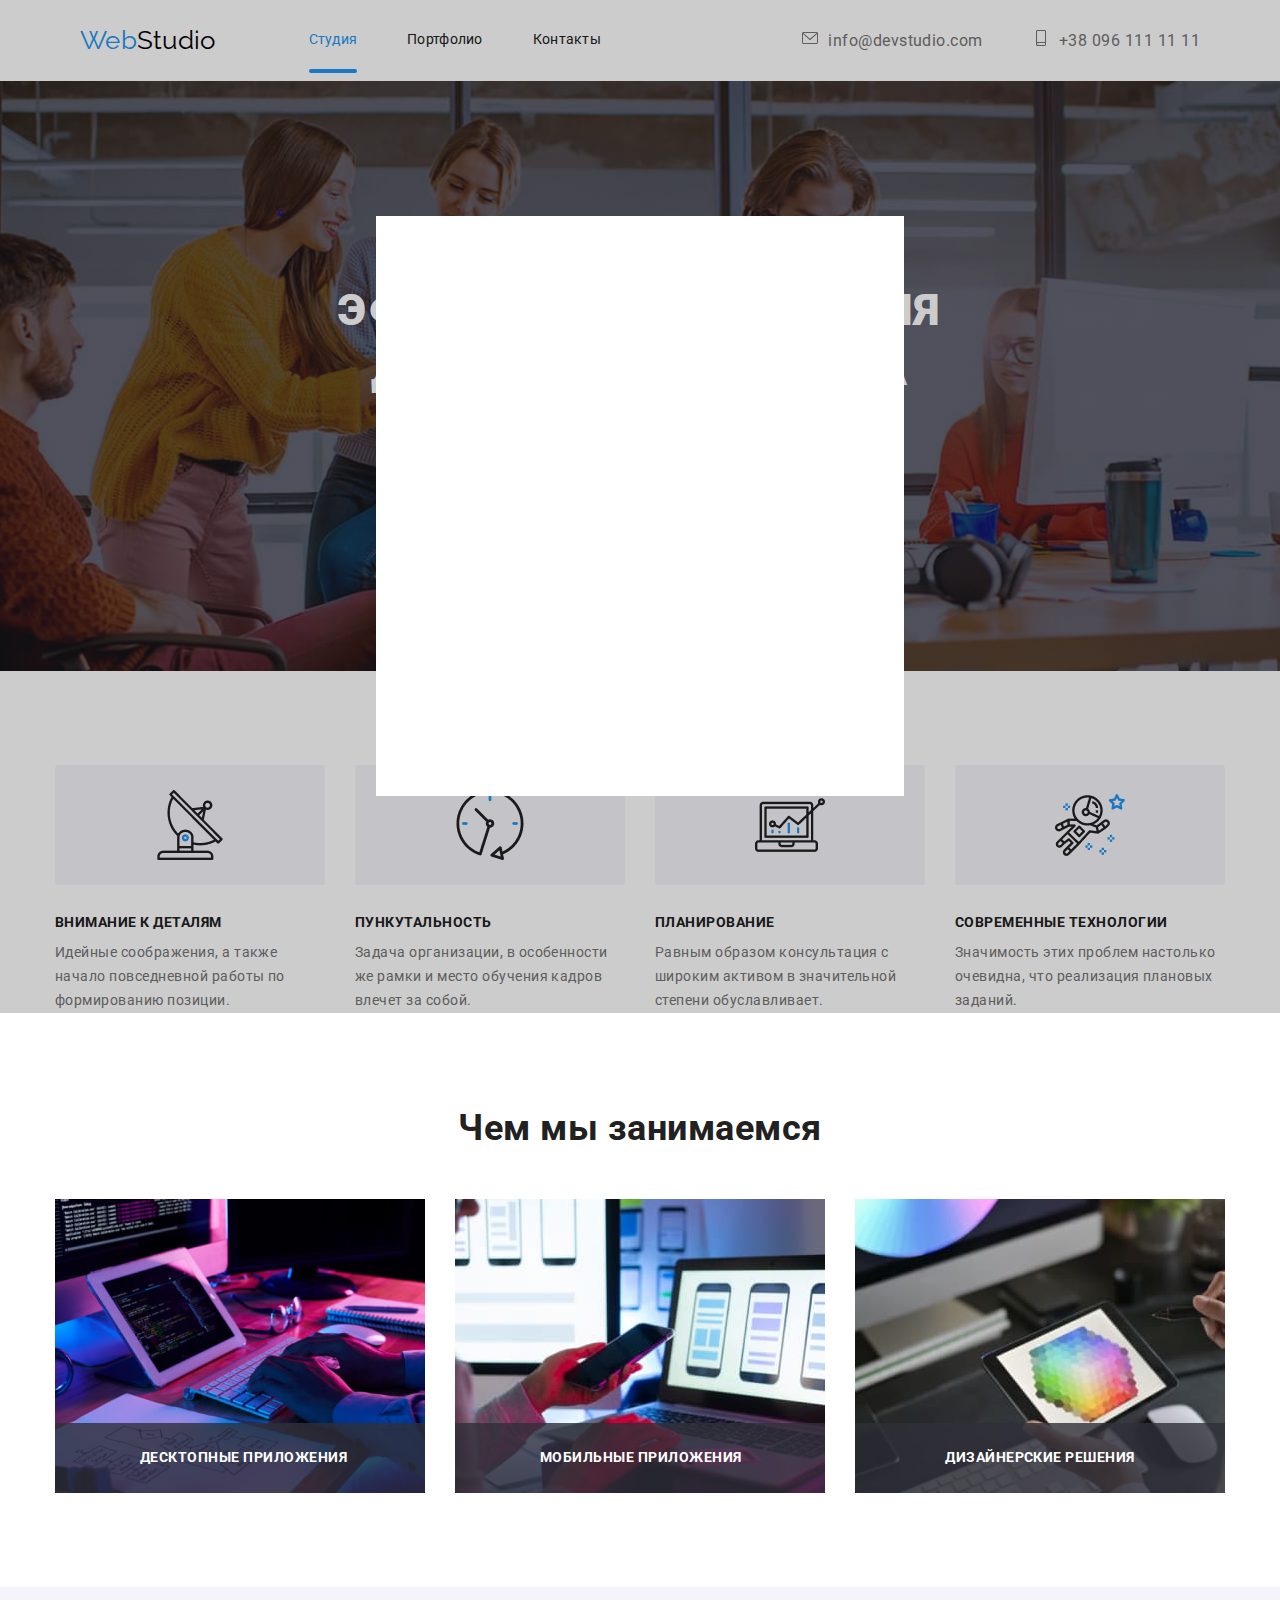
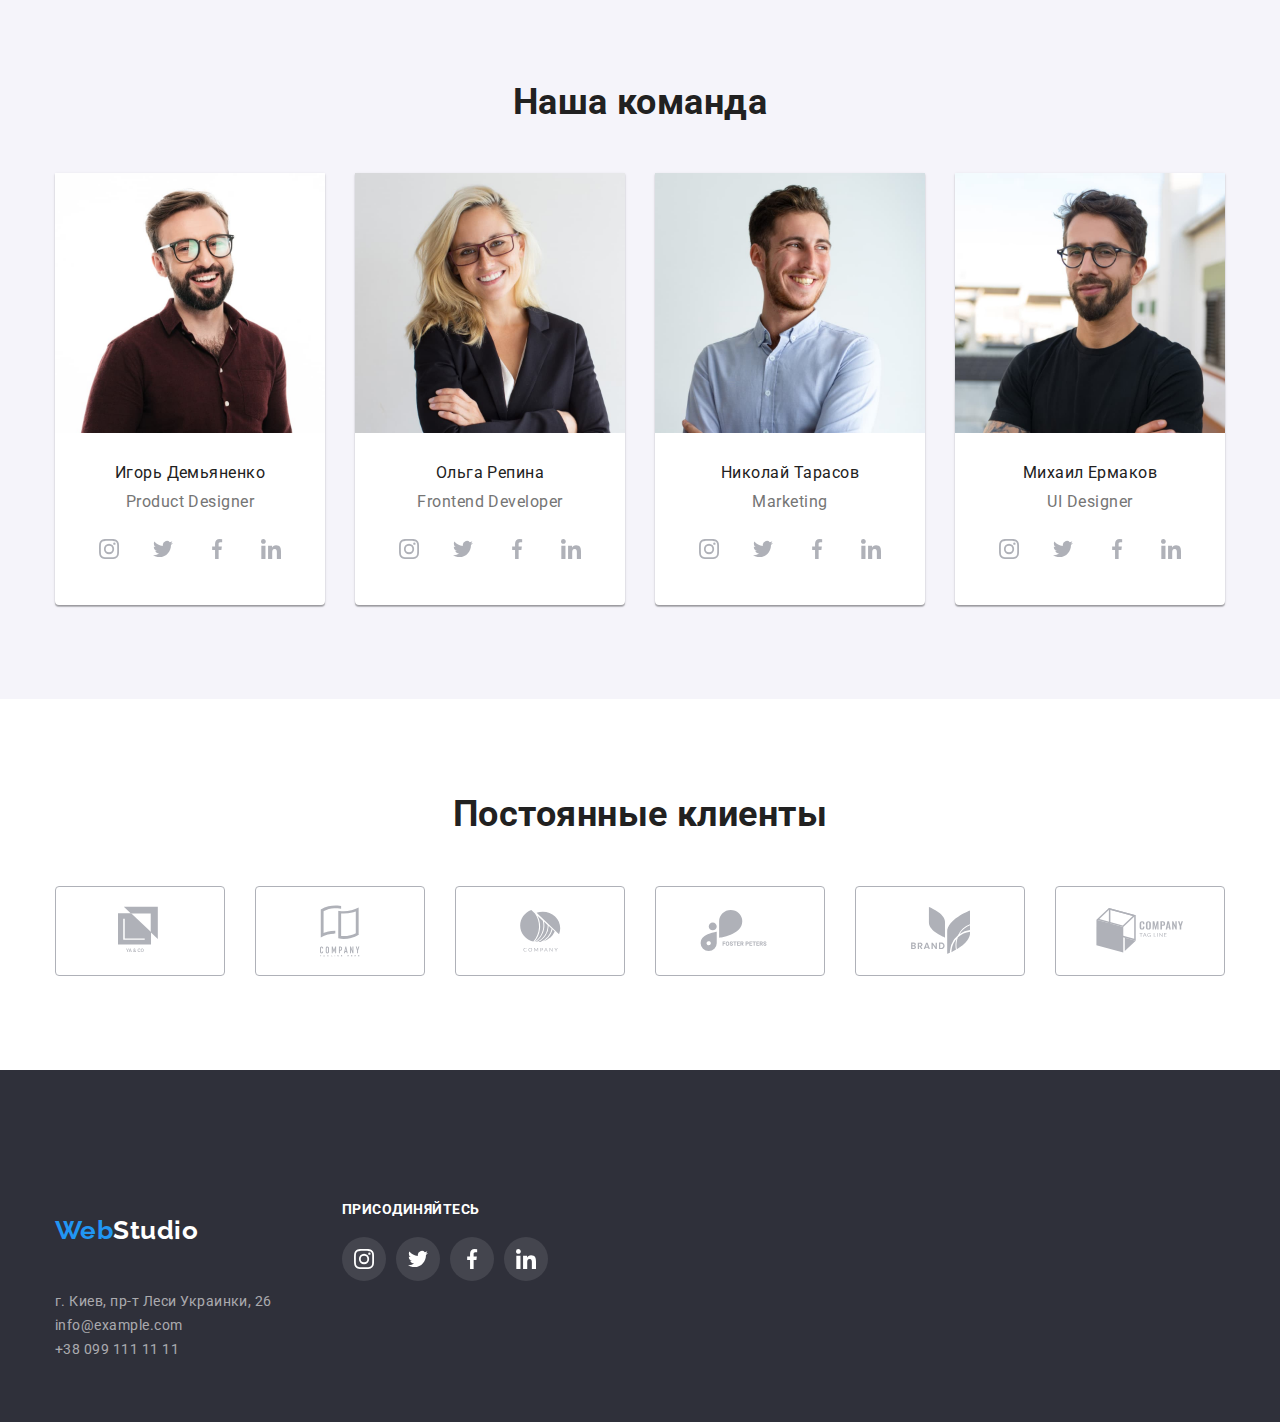
==== index.html @ 49f1c1b0 "almost final" ====
<!DOCTYPE html>
<html lang="ru">
  <head>
    <meta charset="UTF-8" />
    <meta name="viewport" content="width=device-width, initial-scale=1.0" />
    <link
      href="https://fonts.googleapis.com/css2?family=Raleway:wght@700&family=Roboto:wght@500;700&display=swap"
      rel="stylesheet"
    />
    <link rel="stylesheet" href="./css/modernnormalize.css" />
    <link rel="stylesheet" href="./css/styles.css" />
    <title>Document</title>
  </head>
  <body>
    <div class="backdrop-container">
    <header>
      <!-- главная навигация -->
      <div class="container">
        <div class="flexbox-header">
          <nav class="nav">
            <a class="logo" href="./index.html"
              ><span class="web">Web</span>Studio</a
            >
            <ul class="list list-flexbox">
              <li class="item"><a class="link current" href="">Студия</a></li>
              <li class="item">
                <a class="link" href="./portfolio.html">Портфолио</a>
              </li>
              <li class="item">
                <a class="link" href="#contacts">Контакты</a>
              </li>
            </ul>
          </nav>

          <address class="address">
            <a class="address-link" href="mailto:info@devstudio.com">
              <svg class="address-icon" width="16" height="16">
                <use
                  href="./images/icons/symbol-defs.svg#icon-envelope"
                ></use></svg
              >info@devstudio.com</a
            >
            <a class="address-link" href="tel:+380961111111"
              ><svg class="address-icon" width="16" height="16">
                <use
                  href="./images/icons/symbol-defs.svg#icon-smartphone"
                ></use></svg
              >+38 096 111 11 11</a
            >
          </address>
        </div>
      </div>
    </header>
    <main>
      <article>
        <!-- герой -->
        <section class="hero">
          <div class="container hero-section">
            <h1 class="hero-title">Эффективные решения для вашего бизнеса</h1>
            <button class="button" type="button">Заказать услугу</button>
          </div>
        </section>
        <!-- особенности компании -->
        <section class="section no-padding">
          <div class="container">
            <h2 class="visually-hidden">Особенности</h2>
            <ul class="list flexbox">
              <li class="item-special">
                <h3 class="title-small-section antenna">Внимание к деталям</h3>
                <p class="text special-section">
                  Идейные соображения, а также начало повседневной работы по
                  формированию позиции.
                </p>
              </li>
              <li class="item-special">
                <h3 class="title-small-section clock">Пункутальность</h3>
                <p class="text special-section">
                  Задача организации, в особенности же рамки и место обучения
                  кадров влечет за собой.
                </p>
              </li>
              <li class="item-special">
                <h3 class="title-small-section planning">Планирование</h3>
                <p class="text special-section">
                  Равным образом консультация с широким активом в значительной
                  степени обуславливает.
                </p>
              </li>
              <li class="item-special">
                <h3 class="title-small-section astronaut">
                  Современные технологии
                </h3>
                <p class="text special-section">
                  Значимость этих проблем настолько очевидна, что реализация
                  плановых заданий.
                </p>
              </li>
            </ul>
          </div>
        </section>
        <div class="backdrop is-hidden">
          <div class="modal">
            <svg class="modal-button" width="11" height="11">
              <use href="./images/icons/symbol-defs.svg#close-button"></use>
            </svg>
          </div>
        </div>
        </div>
        
        <!-- чем занимается компания -->
        <section class="section ">
          <div class="container">
            <h2 class="title-section">Чем мы занимаемся</h2>
            <ul class="list flexbox">
              <li class="item-company">
                <a href="">
                  <img
                    src="./images/img.jpg"
                    alt="кодирование"
                    width="370"
                    height="295"
                  />
                  <div class="container-item-company">
                    <p class="item-company-text">Десктопные приложения</p>
                  </div>
                </a>
              </li>
              <li class="item-company">
                <a href="">
                  <img
                    src="./images/box2.jpg"
                    alt="создание мобильных приложений"
                    width="370"
                    height="295"
                  />
                </a>
                <div class="container-item-company">
                  <p class="item-company-text">Мобильные приложения</p>
                </div>
              </li>
              <li class="item-company">
                <a href="">
                  <img
                    src="./images/box3.jpg"
                    alt="палитра цветов"
                    width="370"
                    height="295"
                  />
                </a>
                <div class="container-item-company">
                  <p class="item-company-text">Дизайнерские решения</p>
                </div>
              </li>
            </ul>
          </div>
        </section>
        <!-- фото и ссылки на команду -->
        <section class="section team">
          <div class="container">
            <h2 class="title-section">Наша команда</h2>
            <ul class="list flexbox">
              <li class="item-special">
                <a href="">
                  <img
                    class="team-image"
                    src="./images/imgteam1.jpg"
                    alt="Игорь Демьяненко"
                    width="270"
                    height="260"
                  />
                </a>
                <h3 class="title-team">Игорь Демьяненко</h3>
                <p class="text text-team">Product Designer</p>
                <ul class="list flexbox-social">
                  <li class="flexbox-social-item">
                    <a
                      class="social-link"
                      aria-label="Инстаграм"
                      href="https://www.instagram.com/?hl=ru"
                      ><svg class="social-icon" width="20" height="20">
                        <use
                          href="./images/icons/symbol-defs.svg#icon-instagram"
                        ></use></svg
                    ></a>
                  </li>
                  <li class="flexbox-social-item">
                    <a
                      class="social-link"
                      aria-label="Твиттер"
                      href="https://www.instagram.com/?hl=ru"
                      ><svg class="social-icon" width="20" height="20">
                        <use
                          href="./images/icons/symbol-defs.svg#icon-twitter"
                        ></use></svg
                    ></a>
                  </li>
                  <li class="flexbox-social-item">
                    <a
                      class="social-link"
                      aria-label="Фейсбук"
                      href="https://www.instagram.com/?hl=ru"
                      ><svg class="social-icon" width="20" height="20">
                        <use
                          href="./images/icons/symbol-defs.svg#icon-facebook"
                        ></use></svg
                    ></a>
                  </li>
                  <li class="flexbox-social-item">
                    <a
                      class="social-link"
                      aria-label="Линкендин"
                      href="https://www.instagram.com/?hl=ru"
                      ><svg class="social-icon" width="20" height="20">
                        <use
                          href="./images/icons/symbol-defs.svg#icon-linkedin"
                        ></use></svg
                    ></a>
                  </li>
                </ul>
              </li>
              <li class="item-special">
                <a href="">
                  <img
                    class="team-image"
                    src="./images/imgteam2.jpg"
                    alt="Ольга Репина"
                    width="270"
                    height="260"
                  />
                </a>
                <h3 class="title-team">Ольга Репина</h3>
                <p class="text text-team">Frontend Developer</p>
                <ul class="list flexbox-social">
                  <li class="flexbox-social-item">
                    <a
                      class="social-link"
                      aria-label="Инстаграм"
                      href="https://www.instagram.com/?hl=ru"
                      ><svg class="social-icon" width="20" height="20">
                        <use
                          href="./images/icons/symbol-defs.svg#icon-instagram"
                        ></use></svg
                    ></a>
                  </li>
                  <li class="flexbox-social-item">
                    <a
                      class="social-link"
                      aria-label="Твиттер"
                      href="https://www.instagram.com/?hl=ru"
                      ><svg class="social-icon" width="20" height="20">
                        <use
                          href="./images/icons/symbol-defs.svg#icon-twitter"
                        ></use></svg
                    ></a>
                  </li>
                  <li class="flexbox-social-item">
                    <a
                      class="social-link"
                      aria-label="Фейсбук"
                      href="https://www.instagram.com/?hl=ru"
                      ><svg class="social-icon" width="20" height="20">
                        <use
                          href="./images/icons/symbol-defs.svg#icon-facebook"
                        ></use></svg
                    ></a>
                  </li>
                  <li class="flexbox-social-item">
                    <a
                      class="social-link"
                      aria-label="Линкендин"
                      href="https://www.instagram.com/?hl=ru"
                      ><svg class="social-icon" width="20" height="20">
                        <use
                          href="./images/icons/symbol-defs.svg#icon-linkedin"
                        ></use></svg
                    ></a>
                  </li>
                </ul>
              </li>
              <li class="item-special">
                <a href="">
                  <img
                    class="team-image"
                    src="./images/imgteam3.jpg"
                    alt="Николай Тарасов"
                    width="270"
                    height="260"
                  />
                </a>
                <h3 class="title-team">Николай Тарасов</h3>
                <p class="text text-team">Marketing</p>
                <ul class="list flexbox-social">
                  <li class="flexbox-social-item">
                    <a
                      class="social-link"
                      aria-label="Инстаграм"
                      href="https://www.instagram.com/?hl=ru"
                      ><svg class="social-icon" width="20" height="20">
                        <use
                          href="./images/icons/symbol-defs.svg#icon-instagram"
                        ></use></svg
                    ></a>
                  </li>
                  <li class="flexbox-social-item">
                    <a
                      class="social-link"
                      aria-label="Твиттер"
                      href="https://www.instagram.com/?hl=ru"
                      ><svg class="social-icon" width="20" height="20">
                        <use
                          href="./images/icons/symbol-defs.svg#icon-twitter"
                        ></use></svg
                    ></a>
                  </li>
                  <li class="flexbox-social-item">
                    <a
                      class="social-link"
                      aria-label="Фейсбук"
                      href="https://www.instagram.com/?hl=ru"
                      ><svg class="social-icon" width="20" height="20">
                        <use
                          href="./images/icons/symbol-defs.svg#icon-facebook"
                        ></use></svg
                    ></a>
                  </li>
                  <li class="flexbox-social-item">
                    <a
                      class="social-link"
                      aria-label="Линкендин"
                      href="https://www.instagram.com/?hl=ru"
                      ><svg class="social-icon" width="20" height="20">
                        <use
                          href="./images/icons/symbol-defs.svg#icon-linkedin"
                        ></use></svg
                    ></a>
                  </li>
                </ul>
              </li>
              <li class="item-special">
                <a href="">
                  <img
                    class="team-image"
                    src="./images/imgteam4.jpg"
                    alt="Михаил Ермаков"
                    width="270"
                    height="260"
                  />
                </a>
                <h3 class="title-team">Михаил Ермаков</h3>
                <p class="text text-team">UI Designer</p>
                <ul class="list flexbox-social">
                  <li class="flexbox-social-item">
                    <a
                      class="social-link"
                      aria-label="Инстаграм"
                      href="https://www.instagram.com/?hl=ru"
                      ><svg class="social-icon" width="20" height="20">
                        <use
                          href="./images/icons/symbol-defs.svg#icon-instagram"
                        ></use></svg
                    ></a>
                  </li>
                  <li class="flexbox-social-item">
                    <a
                      class="social-link"
                      aria-label="Твиттер"
                      href="https://www.instagram.com/?hl=ru"
                      ><svg class="social-icon" width="20" height="20">
                        <use
                          href="./images/icons/symbol-defs.svg#icon-twitter"
                        ></use></svg
                    ></a>
                  </li>
                  <li class="flexbox-social-item">
                    <a
                      class="social-link"
                      aria-label="Фейсбук"
                      href="https://www.instagram.com/?hl=ru"
                      ><svg class="social-icon" width="20" height="20">
                        <use
                          href="./images/icons/symbol-defs.svg#icon-facebook"
                        ></use></svg
                    ></a>
                  </li>
                  <li class="flexbox-social-item">
                    <a
                      class="social-link"
                      aria-label="Линкендин"
                      href="https://www.instagram.com/?hl=ru"
                      ><svg class="social-icon" width="20" height="20">
                        <use
                          href="./images/icons/symbol-defs.svg#icon-linkedin"
                        ></use></svg
                    ></a>
                  </li>
                </ul>
              </li>
            </ul>
          </div>
        </section>
        <!-- постоянные клиенты -->
        <section class="section">
          <div class="container">
            <h2 class="title-section">Постоянные клиенты</h2>
            <ul class="list clients">
              <li>
                <a class="clients-link" href="">
                  <svg class="clients-icon" width="44" height="50">
                    <use href="./images/icons/symbol-defs.svg#icon-logo1"></use>
                  </svg>
                </a>
              </li>
              <li>
                <a class="clients-link" href="">
                  <svg class="clients-icon" width="40" height="52">
                    <use href="./images/icons/symbol-defs.svg#icon-logo2"></use>
                  </svg>
                </a>
              </li>
              <li>
                <a class="clients-link" href="">
                  <svg class="clients-icon" width="41" height="42">
                    <use href="./images/icons/symbol-defs.svg#icon-logo3"></use>
                  </svg>
                </a>
              </li>
              <li>
                <a class="clients-link" href="">
                  <svg class="clients-icon" width="80" height="42">
                    <use href="./images/icons/symbol-defs.svg#icon-logo4"></use>
                  </svg>
                </a>
              </li>
              <li>
                <a class="clients-link" href="">
                  <svg class="clients-icon" width="59" height="47">
                    <use href="./images/icons/symbol-defs.svg#icon-logo5"></use>
                  </svg>
                </a>
              </li>
              <li>
                <a class="clients-link" href="">
                  <svg class="clients-icon" width="88" height="45">
                    <use href="./images/icons/symbol-defs.svg#icon-logo6"></use>
                  </svg>
                </a>
              </li>
            </ul>
          </div>
        </section>
      </article>
    </main>
    <footer class="footer">
      <!-- футер -->
      <div class="container footer-flexbox">
        <div>
          <h2 class="logo title-footer"><span class="web">Web</span>Studio</h2>
          <address class="text-address" id="contacts">
            г. Киев, пр-т Леси Украинки, 26 <br />
            info@example.com <br />
            +38 099 111 11 11
          </address>
        </div>
        <div class="join">
          <h2 class="title-join">Присодиняйтесь</h2>
          <ul class="list flexbox-social">
            <li class="flexbox-social-item">
              <a
                class="social-link-join"
                aria-label="Инстаграм"
                href="https://www.instagram.com/?hl=ru"
                ><svg class="social-icon" width="20" height="20">
                  <use
                    href="./images/icons/symbol-defs.svg#icon-instagram"
                  ></use></svg
              ></a>
            </li>
            <li class="flexbox-social-item">
              <a
                class="social-link-join"
                aria-label="Твиттер"
                href="https://www.instagram.com/?hl=ru"
                ><svg class="social-icon" width="20" height="20">
                  <use
                    href="./images/icons/symbol-defs.svg#icon-twitter"
                  ></use></svg
              ></a>
            </li>
            <li class="flexbox-social-item">
              <a
                class="social-link-join"
                aria-label="Фейсбук"
                href="https://www.instagram.com/?hl=ru"
                ><svg class="social-icon" width="20" height="20">
                  <use
                    href="./images/icons/symbol-defs.svg#icon-facebook"
                  ></use></svg
              ></a>
            </li>
            <li class="flexbox-social-item">
              <a
                class="social-link-join"
                aria-label="Линкендин"
                href="https://www.instagram.com/?hl=ru"
                ><svg class="social-icon" width="20" height="20">
                  <use
                    href="./images/icons/symbol-defs.svg#icon-linkedin"
                  ></use></svg
              ></a>
            </li>
          </ul>
        </div>
      </div>
    </footer>
  </body>
</html>
---- css/modernnormalize.css ----
/*! modern-normalize v0.7.0 | MIT License | https://github.com/sindresorhus/modern-normalize */

/*
Document
========
*/

/**
Use a better box model (opinionated).
*/

*,
*::before,
*::after {
  box-sizing: border-box;
}

/**
Use a more readable tab size (opinionated).
*/

:root {
  -moz-tab-size: 4;
  tab-size: 4;
}

/**
1. Correct the line height in all browsers.
2. Prevent adjustments of font size after orientation changes in iOS.
*/

html {
  line-height: 1.15; /* 1 */
  -webkit-text-size-adjust: 100%; /* 2 */
}

/*
Sections
========
*/

/**
Remove the margin in all browsers.
*/

body {
  margin: 0;
}

/**
Improve consistency of default fonts in all browsers. (https://github.com/sindresorhus/modern-normalize/issues/3)
*/

body {
  font-family: system-ui, -apple-system,
    /* Firefox supports this but not yet `system-ui` */ "Segoe UI", Roboto,
    Helvetica, Arial, sans-serif, "Apple Color Emoji", "Segoe UI Emoji";
}

/*
Grouping content
================
*/

/**
Add the correct height in Firefox.
*/

hr {
  height: 0;
}

/*
Text-level semantics
====================
*/

/**
Add the correct text decoration in Chrome, Edge, and Safari.
*/

abbr[title] {
  text-decoration: underline dotted;
}

/**
Add the correct font weight in Edge and Safari.
*/

b,
strong {
  font-weight: bolder;
}

/**
1. Improve consistency of default fonts in all browsers. (https://github.com/sindresorhus/modern-normalize/issues/3)
2. Correct the odd 'em' font sizing in all browsers.
*/

code,
kbd,
samp,
pre {
  font-family: ui-monospace, SFMono-Regular, Consolas, "Liberation Mono", Menlo,
    monospace; /* 1 */
  font-size: 1em; /* 2 */
}

/**
Add the correct font size in all browsers.
*/

small {
  font-size: 80%;
}

/**
Prevent 'sub' and 'sup' elements from affecting the line height in all browsers.
*/

sub,
sup {
  font-size: 75%;
  line-height: 0;
  position: relative;
  vertical-align: baseline;
}

sub {
  bottom: -0.25em;
}

sup {
  top: -0.5em;
}

/*
Forms
=====
*/

/**
1. Change the font styles in all browsers.
2. Remove the margin in Firefox and Safari.
*/

button,
input,
optgroup,
select,
textarea {
  font-family: inherit; /* 1 */
  font-size: 100%; /* 1 */
  line-height: 1.15; /* 1 */
  margin: 0; /* 2 */
}

/**
Remove the inheritance of text transform in Edge and Firefox.
1. Remove the inheritance of text transform in Firefox.
*/

button,
select {
  /* 1 */
  text-transform: none;
}

/**
Correct the inability to style clickable types in iOS and Safari.
*/

button,
[type="button"],
[type="reset"],
[type="submit"] {
  -webkit-appearance: button;
}

/**
Remove the inner border and padding in Firefox.
*/

::-moz-focus-inner {
  border-style: none;
  padding: 0;
}

/**
Restore the focus styles unset by the previous rule.
*/

:-moz-focusring {
  outline: 1px dotted ButtonText;
}

/**
Remove the additional ':invalid' styles in Firefox.
See: https://github.com/mozilla/gecko-dev/blob/2f9eacd9d3d995c937b4251a5557d95d494c9be1/layout/style/res/forms.css#L728-L737
*/

:-moz-ui-invalid {
  box-shadow: none;
}

/**
Remove the padding so developers are not caught out when they zero out 'fieldset' elements in all browsers.
*/

legend {
  padding: 0;
}

/**
Add the correct vertical alignment in Chrome and Firefox.
*/

progress {
  vertical-align: baseline;
}

/**
Correct the cursor style of increment and decrement buttons in Safari.
*/

::-webkit-inner-spin-button,
::-webkit-outer-spin-button {
  height: auto;
}

/**
1. Correct the odd appearance in Chrome and Safari.
2. Correct the outline style in Safari.
*/

[type="search"] {
  -webkit-appearance: textfield; /* 1 */
  outline-offset: -2px; /* 2 */
}

/**
Remove the inner padding in Chrome and Safari on macOS.
*/

::-webkit-search-decoration {
  -webkit-appearance: none;
}

/**
1. Correct the inability to style clickable types in iOS and Safari.
2. Change font properties to 'inherit' in Safari.
*/

::-webkit-file-upload-button {
  -webkit-appearance: button; /* 1 */
  font: inherit; /* 2 */
}

/*
Interactive
===========
*/

/*
Add the correct display in Chrome and Safari.
*/

summary {
  display: list-item;
}
---- css/styles.css ----
:root {
  --primary-text-color: #757575;
  --title-text-color: #212121;
  --accent-color: #2196f3;
  --background-color: #ffffff;
  --background-hero-color: #2f303a;
  --our-team-back-color: #f5f4fa;
  --footer-back-color: #000000;
  --icon-color: #afb1b8;
}

body {
  font-family: Roboto, serif;
  letter-spacing: 0.03em;

  color: var(--primary-text-color);
}

/* утилиты */

h2,
h3 {
  color: var(--title-text-color);
}

.list {
  list-style: none;
  margin: 0;
  padding: 0;
}

a {
  text-decoration: none;
}

img {
  display: block;
  max-width: 100%;
  height: auto;
}

.flexbox {
  display: flex;
}

/* главная навигация */

.container {
  margin-left: auto;
  margin-right: auto;
  width: 1200px;
  padding-left: 15px;
  padding-right: 15px;
}

.flexbox-header {
  display: flex;
  /* padding: 25px; */
  padding-left: 25px;
  padding-right: 25px;
}

.flexbox-header > .address {
  margin-left: auto;
  padding-top: 25px;
  padding-bottom: 25px;
}

.nav {
  display: flex;

  font-size: 14px;
  line-height: 1.14;
  letter-spacing: 0.02em;
}

.nav > .logo {
  margin-right: 93px;
}

.logo {
  padding-top: 25px;
  padding-bottom: 25px;

  font-family: Raleway, sans-serif;
  font-size: 26px;
  line-height: 1.19;

  color: var(--footer-back-color);
}

.list-flexbox {
  display: flex;
  align-items: center;
}

.item {
  position: relative;

  padding-top: 25px;
  padding-bottom: 25px;
}

.list-flexbox > .item:not(:last-child) {
  margin-right: 50px;
}

.link {
  color: var(--title-text-color);
  transition: color 250ms cubic-bezier(0.4, 0, 0.2, 1);
}

.current::after {
  content: "";
  display: block;
  position: absolute;
  bottom: 0;
  left: 0;
  height: 4px;
  width: 100%;

  background-color: var(--accent-color);
  border-radius: 2px;
}

.link:hover,
.link:focus,
.current,
.web {
  color: var(--accent-color);
}

.address {
  display: flex;
  align-items: center;
  color: var(--primary-text-color);

  font-style: normal;
}

.address-link {
  color: var(--primary-text-color);
  transition: color 250ms cubic-bezier(0.4, 0, 0.2, 1);
}

.address-link:hover,
.address-link:focus {
  color: var(--accent-color);
}

.address-link:not(:last-child) {
  margin-right: 50px;
}

.address-icon {
  margin-right: 10px;
  fill: var(--primary-text-color);

  transition: fill 250ms cubic-bezier(0.4, 0, 0.2, 1);
}

.address-link:hover .address-icon,
.address-link:focus .address-icon {
  fill: var(--accent-color);
}

/* герой */

.hero {
  text-align: center;
  margin-right: auto;
  margin-left: auto;

  color: var(--background-color);
  background-color: var(--background-hero-color);
  background-image: linear-gradient(
      rgba(47, 48, 58, 0.4),
      rgba(47, 48, 58, 0.4)
    ),
    url(../images/hero-background.jpg);
  background-position: center;
  background-repeat: no-repeat;
  max-width: 1600px;
  background-size: cover;
}

.hero-section {
  padding-top: 200px;
  padding-bottom: 200px;
  margin-left: auto;
  margin-right: auto;
  max-width: 696px;
}

.hero-title {
  margin-top: 0;
  margin-bottom: 30px;

  font-weight: 900;
  font-size: 44px;
  line-height: 1.36;
  letter-spacing: 0.06em;
  text-transform: uppercase;
}

.button {
  display: inline-block;
  padding: 10px 32px;
  border-radius: 4px;
  border: 1px solid transparent;
  min-width: 200px;

  color: var(--background-color);
  background-color: var(--accent-color);

  text-align: center;
  cursor: pointer;
}

/* особенности компании */

.section {
  padding-top: 94px;
  padding-bottom: 94px;
}

.flexbox > .item-special:not(:last-child) {
  margin-right: 30px;
}

.flexbox > .item-special {
  width: calc((100% - 3 * 30px) / 4);
}

.visually-hidden {
  position: absolute;
  width: 1px;
  height: 1px;
  margin: -1px;
  border: 0;
  padding: 0;
  clip: rect(0 0 0 0);
  overflow: hidden;
}

.title-small-section {
  margin-top: 0px;
  margin-bottom: 10px;

  font-weight: 700;
  font-size: 14px;
  line-height: 1.14;
  text-transform: uppercase;
}

.title-small-section::before {
  display: block;
  content: "";
  max-width: 270px;
  height: 120px;
  margin-bottom: 30px;
  border-radius: 4px;
  background-color: var(--our-team-back-color);
  background-repeat: no-repeat;
  background-position: center;
}

.antenna::before {
  background-image: url(../images/antenna1.png);
}

.clock::before {
  background-image: url(../images/clock1.png);
}

.planning::before {
  background-image: url(../images/diagram1.png);
}

.astronaut::before {
  background-image: url(../images/astronaut1.png);
}

.special-section,
.text-address {
  font-size: 14px;
  line-height: 1.71;
}

.text {
  margin-top: 0px;
  margin-bottom: 0px;
}

/* чем занимается компания */

.section.no-padding {
  padding-bottom: 0px;
}

.title-section {
  margin-top: 0;
  margin-bottom: 50px;

  font-weight: 700;
  font-size: 36px;
  line-height: 1.17;
  text-align: center;
}

.item-company {
  position: relative;
}

.container-item-company {
  position: absolute;
  bottom: 0;
  display: block;
  width: 100%;

  padding: 27px 85px;

  background-color: rgba(47, 48, 58, 0.8);
}

.item-company-text {
  font-weight: 700;
  font-size: 14px;
  line-height: 1.14;
  text-align: center;
  text-transform: uppercase;
  white-space: nowrap;

  margin: 0px;

  color: var(--background-color);
}

.flexbox > .item-company:not(:last-child) {
  margin-right: 30px;
}

.flexbox > .item-company {
  width: calc((100% - 2 * 30px) / 3);
}

/* фото и ссылки на команду */

.team {
  background-color: var(--our-team-back-color);
}

.team .item-special {
  box-shadow: 0px 1px 3px rgba(0, 0, 0, 0.12), 0px 1px 1px rgba(0, 0, 0, 0.14),
    0px 2px 1px rgba(0, 0, 0, 0.2);
  border-radius: 0px 0px 4px 4px;
  background-color: var(--background-color);
}

.team-image {
  margin-bottom: 30px;
}

.title-team {
  margin-top: 0px;
  margin-bottom: 10px;

  font-weight: normal;
  font-size: 16px;
  line-height: 1.19;
  text-align: center;
}

.text-team {
  font-size: 16px;
  line-height: 1.19;
  margin-bottom: 16px;
  text-align: center;
}

.flexbox-social {
  display: flex;
  justify-content: center;
  margin-bottom: 30px;
  margin-right: auto;
  margin-left: auto;
  justify-content: center;
}

.flexbox-social-item:not(:last-child) {
  margin-right: 10px;
}

.social-link {
  display: inline-block;
  width: 44px;
  height: 44px;
  border-radius: 50%;

  transition: background-color 250ms cubic-bezier(0.4, 0, 0.2, 1);
}

.social-link:hover,
.social-link:focus {
  background-color: var(--accent-color);
}

.social-icon {
  margin: 12px;
  fill: var(--icon-color);

  transition: fill 250ms cubic-bezier(0.4, 0, 0.2, 1);
}

.social-link:hover .social-icon,
.social-link:focus .social-icon {
  fill: var(--background-color);
}

/* постоянные клиенты */

.clients {
  display: flex;
}

.clients > li:not(:last-child) {
  margin-right: 30px;
}

.clients-link {
  display: flex;
  height: 90px;
  width: 170px;
  justify-content: center;
  align-items: center;

  border: 1px solid var(--icon-color);
  border-radius: 4px;

  transition: border-color 250ms cubic-bezier(0.4, 0, 0.2, 1);
}

.clients-icon {
  fill: var(--icon-color);

  transition: fill 250ms cubic-bezier(0.4, 0, 0.2, 1);
}

.clients-link:hover,
.clients-link:focus {
  border-color: var(--accent-color);
}

.clients-link:hover .clients-icon,
.clients-link:focus .clients-icon {
  fill: var(--accent-color);
}

/* футер */

.footer {
  padding-top: 60px;
  padding-bottom: 60px;

  background-color: var(--background-hero-color);
}

.footer-flexbox {
  display: flex;
}

.title-footer {
  margin-top: 60px;
  margin-bottom: 20px;

  color: var(--background-color);
}

.footer .text-address {
  font-style: normal;
  color: rgba(255, 255, 255, 0.6);
}

.join {
  margin-left: 70px;
  padding-top: 72px;
}

.title-join {
  margin-top: 0px;
  margin-bottom: 20px;

  text-transform: uppercase;
  font-weight: bold;
  font-size: 14px;
  line-height: 1.14;

  color: var(--background-color);
}

.social-link-join {
  display: inline-block;
  width: 44px;
  height: 44px;
  border-radius: 50%;

  background-color: rgba(255, 255, 255, 0.1);

  transition: background-color 250ms cubic-bezier(0.4, 0, 0.2, 1);
}

.social-link-join:hover,
.social-link-join:focus {
  background-color: var(--accent-color);
}

.join .social-icon {
  fill: var(--background-color);
}

/* модальное окно */

.backdrop-container {
  position: relative;
}

.backdrop {
  position: absolute;
  top: 0;
  left: 0;
  width: 100%;
  height: 100%;

  opacity: 1;

  background-color: rgba(0, 0, 0, 0.2);
}

.backdrop.is-hidden {
  /* opacity: 0; */
  pointer-events: none;
}

.backdrop.is-hidden .modal {
  transform: translate(-50%, -50%);
}

.modal {
  position: absolute;
  top: 50%;
  left: 50%;
  transform: translate(-50%, -50%);

  min-height: 580px;
  min-width: 528px;

  background-color: var(--background-color);
}

/* портфолио */

.padding-portfolio {
  padding-bottom: 94px;
}
/* фильтр */

.flexbox-buttonport {
  display: flex;
  justify-content: center;
  padding-bottom: 50px;
}

.flexbox-buttonport > .item-button:not(:last-child) {
  margin-right: 8px;
}

.item-button {
  transition: box-shadow 250ms cubic-bezier(0.4, 0, 0.2, 1);
}

.item-button:hover,
.item-button:focus {
  box-shadow: 0px 4px 4px rgba(0, 0, 0, 0.25);
}

.button-port {
  display: inline-block;
  border: 1px solid transparent;
  border-radius: 4px;
  padding: 6px 22px;
  min-width: 128px;
  cursor: pointer;

  color: var(--title-text-color);
  background-color: var(--our-team-back-color);

  font-size: 16px;
  line-height: 1.63;
  text-align: center;

  transition: color 250ms cubic-bezier(0.4, 0, 0.2, 1),
    background-color 250ms cubic-bezier(0.4, 0, 0.2, 1);
}

.button-port:hover,
.button-port:focus {
  color: var(--background-color);
  background-color: var(--accent-color);
}

/* список приложений */

.flexbox-app {
  display: flex;
  flex-wrap: wrap;
}

.item-app {
  width: calc((100% - 2 * 30px) / 3);
  border: 1px solid #eeeeee;

  transition: box-shadow 250ms cubic-bezier(0.4, 0, 0.2, 1);
}

.container-app {
  position: relative;
  overflow: hidden;
}

.overlay {
  position: absolute;
  content: "";
  display: inline-block;
  top: 0;
  left: 0;

  width: 100%;
  height: 100%;

  background-color: var(--accent-color);
  transform: translateY(100%);
  transition: transform 250ms cubic-bezier(0.4, 0, 0.2, 1);
}

.text-app-hover {
  position: absolute;
  top: 50%;
  left: 50%;
  transform: translate(-50%, -50%);
  transition: transform 250ms cubic-bezier(0.4, 0, 0.2, 1);

  font-size: 18px;
  line-height: 1.56;
  margin: 0;
  width: 322px;
  color: var(--background-color);
}

.item-app:hover .overlay {
  transform: translateY(0);
}

.item-app:hover .text-app-hover {
  transform: translate(-50%, -50%);
}

.item-app:not(:nth-of-type(3n)) {
  margin-right: 30px;
}

.item-app:hover,
.item-app:focus {
  box-shadow: 0px 4px 4px rgba(0, 0, 0, 0.25);
}

.flexbox-app > .item-app:nth-of-type(-n + 6) {
  margin-bottom: 30px;
}

.text-container {
  padding: 20px 24px;
}

.title-app {
  margin-top: 0px;
  margin-bottom: 4px;

  font-weight: 700;
  font-size: 18px;
  line-height: 2;
  letter-spacing: 0.06em;

  color: var(--title-text-color);
}

.text-app {
  margin-top: 0px;
  margin-bottom: 0px;

  font-size: 16px;
  line-height: 1.88;

  color: var(--primary-text-color);
}
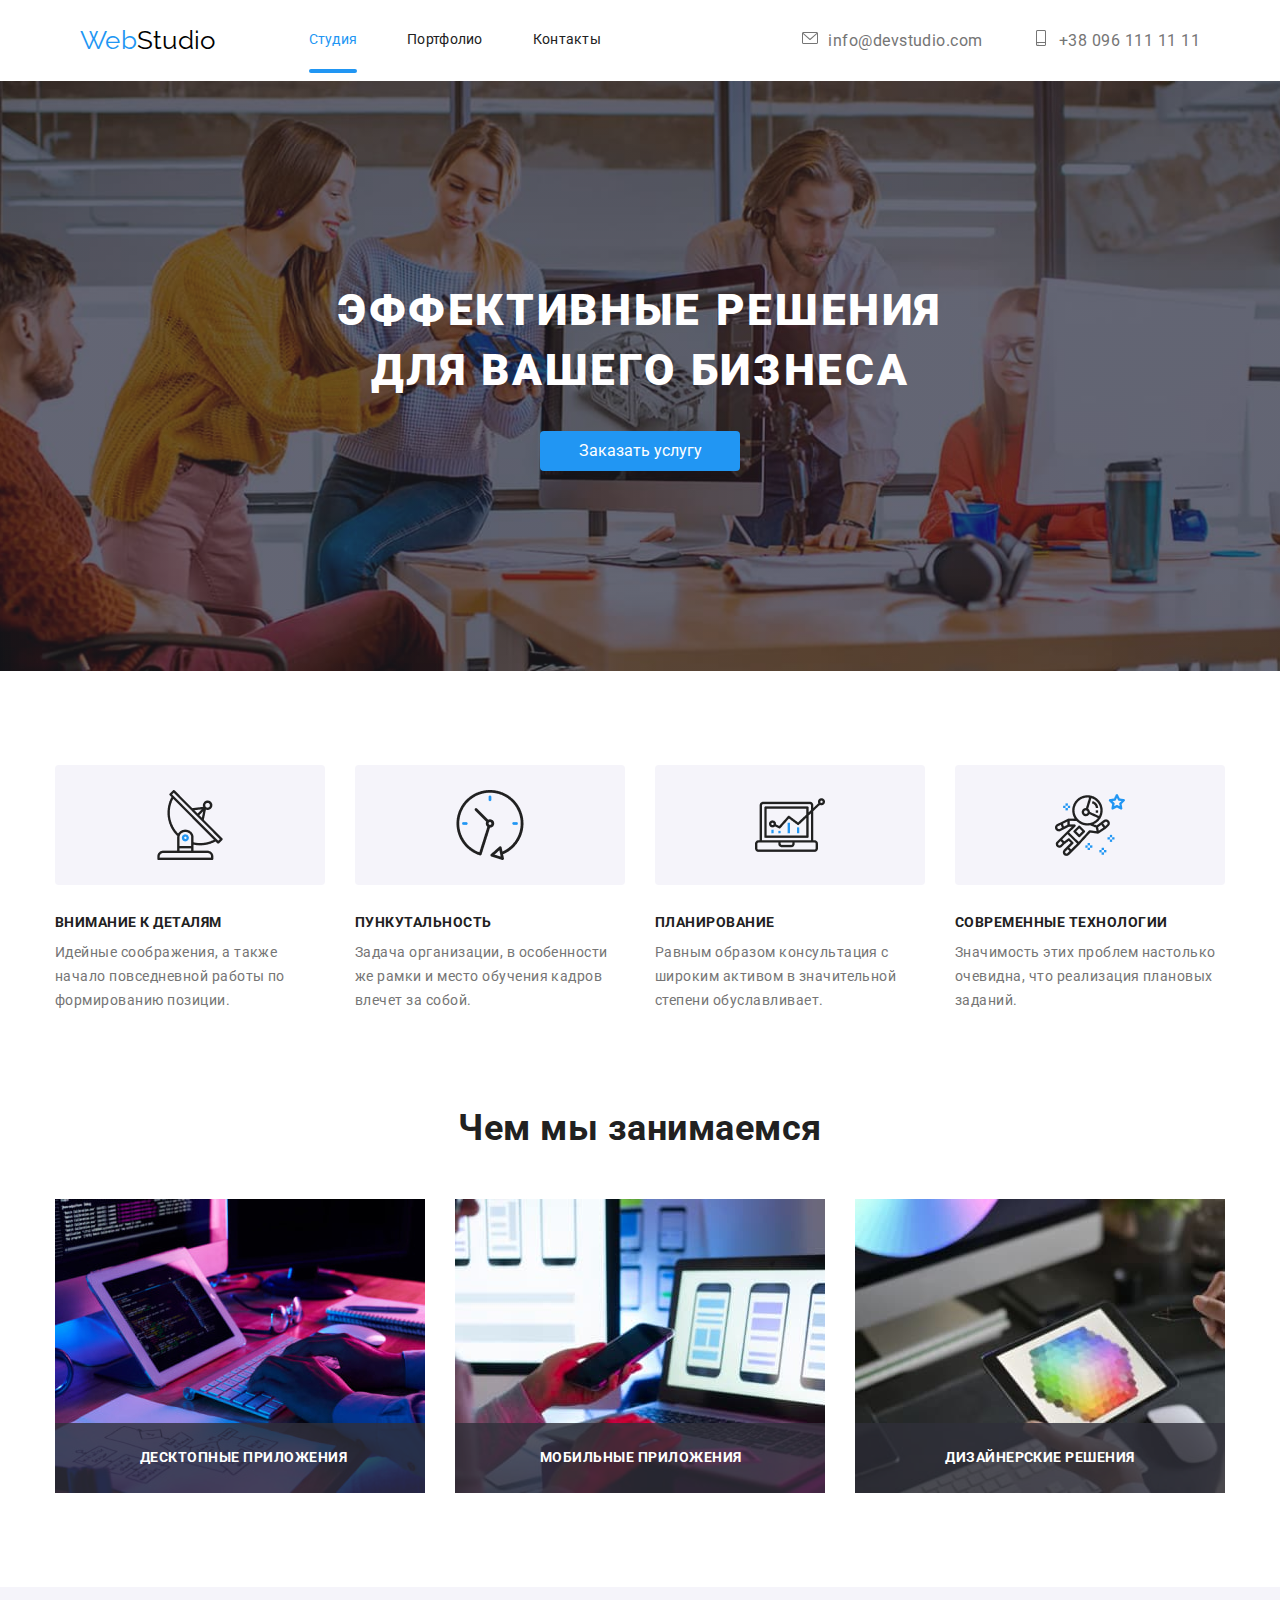
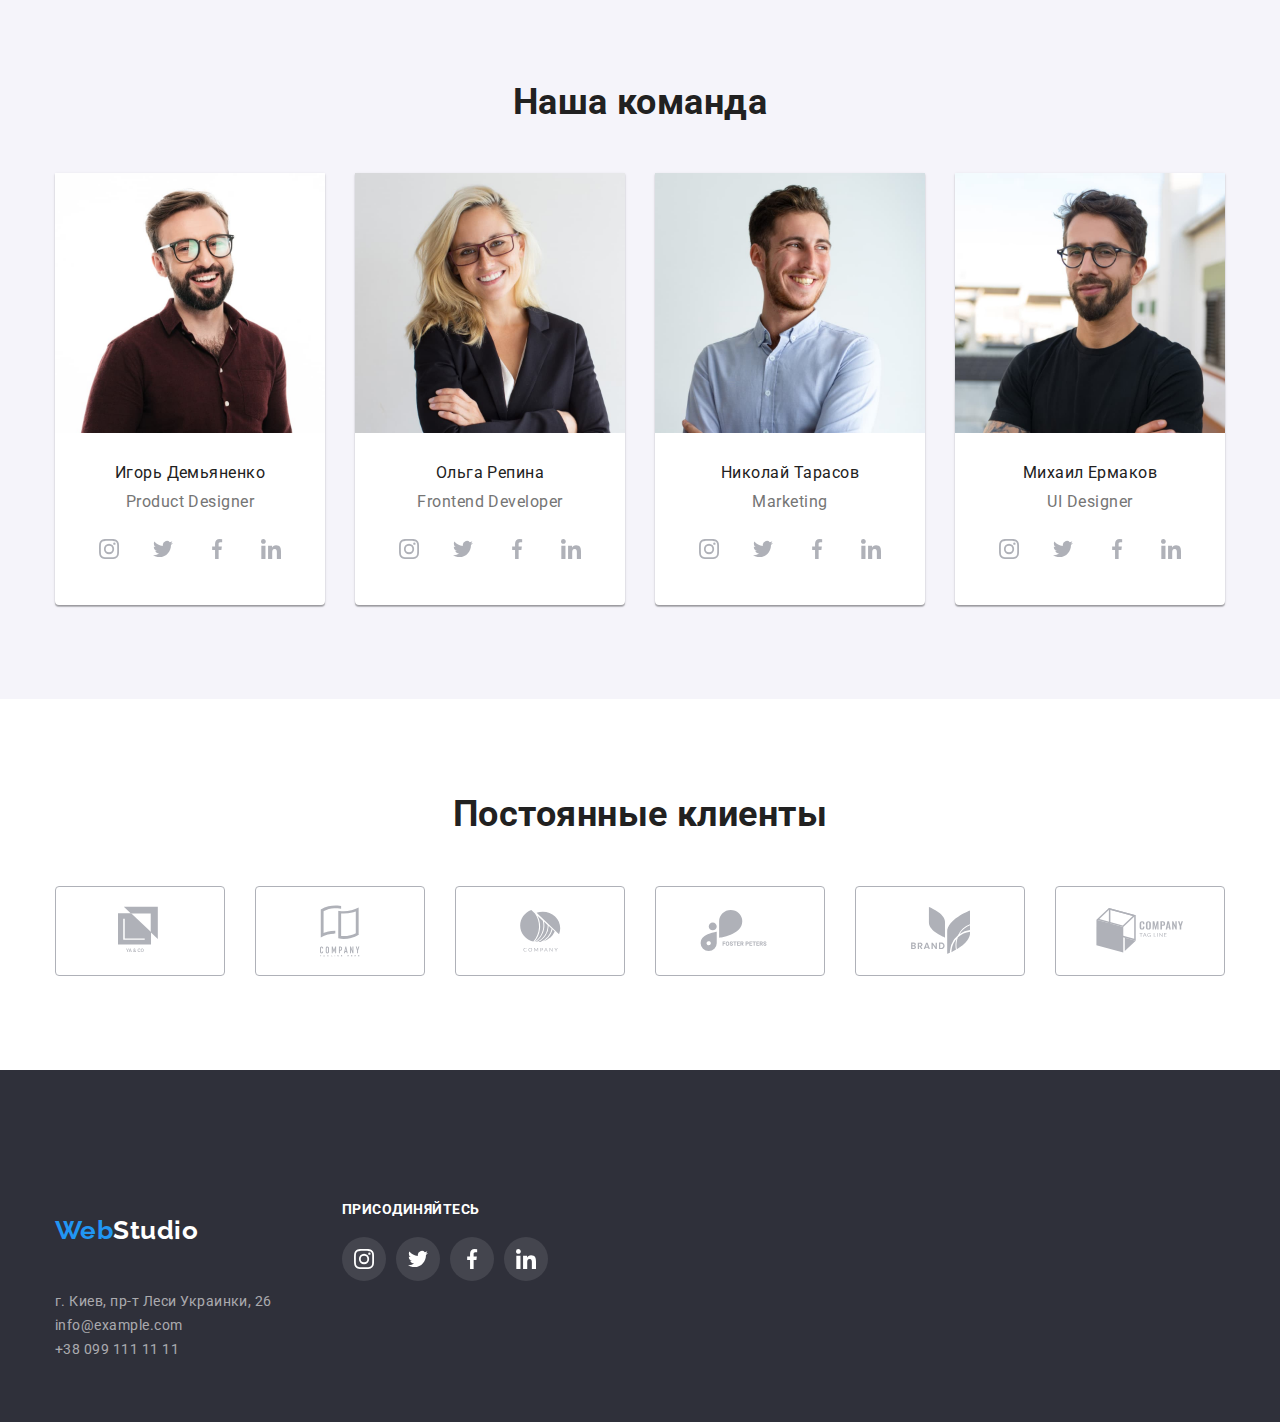
==== commit 3dad3d3c: "final" ====
--- a/index.html
+++ b/index.html
@@ -57,7 +57,7 @@
         <section class="hero">
           <div class="container hero-section">
             <h1 class="hero-title">Эффективные решения для вашего бизнеса</h1>
-            <button class="button" type="button">Заказать услугу</button>
+            <button data-modal-open class="button" type="button">Заказать услугу</button>
           </div>
         </section>
         <!-- особенности компании -->
@@ -98,11 +98,14 @@
             </ul>
           </div>
         </section>
-        <div class="backdrop is-hidden">
+        <div data-modal class="backdrop is-hidden" >
           <div class="modal">
-            <svg class="modal-button" width="11" height="11">
-              <use href="./images/icons/symbol-defs.svg#close-button"></use>
+            <!-- <button data-modal-close type="button"> -->
+              <svg  data-modal-close class="modal-close-button" >
+              <use href="./images/icons/symbol-defs.svg#icon-close-1"></use>
             </svg>
+            
+          </div>
           </div>
         </div>
         </div>
@@ -512,5 +515,7 @@
         </div>
       </div>
     </footer>
+
+    <script src="./ js/modal.js"></script>
   </body>
 </html>
--- a/css/styles.css
+++ b/css/styles.css
@@ -292,6 +292,58 @@
   margin-bottom: 0px;
 }
 
+/* модальное окно */
+
+.backdrop-container {
+  position: relative;
+}
+
+.backdrop {
+  position: absolute;
+  top: 0;
+  left: 0;
+  width: 100%;
+  height: 100%;
+
+  background-color: rgba(0, 0, 0, 0.2);
+
+  opacity: 1;
+  transition: opacity 250ms cubic-bezier(0.4, 0, 0.2, 1);
+}
+
+.backdrop.is-hidden {
+  opacity: 0;
+  pointer-events: none;
+}
+
+.backdrop.is-hidden .modal {
+  transform: translate(-50%, -50%) scale(0.7);
+}
+
+.modal {
+  position: absolute;
+  top: 50%;
+  left: 50%;
+  transform: translate(-50%, -50%) scale(1);
+  transition: transform 250ms cubic-bezier(0.4, 0, 0.2, 1);
+
+  min-height: 580px;
+  min-width: 528px;
+
+  background-color: var(--background-color);
+}
+
+.modal-close-button {
+  position: absolute;
+  right: 8px;
+  top: 8px;
+
+  width: 30px;
+  height: 30px;
+
+  cursor: pointer;
+}
+
 /* чем занимается компания */
 
 .section.no-padding {
@@ -518,45 +570,6 @@
   fill: var(--background-color);
 }
 
-/* модальное окно */
-
-.backdrop-container {
-  position: relative;
-}
-
-.backdrop {
-  position: absolute;
-  top: 0;
-  left: 0;
-  width: 100%;
-  height: 100%;
-
-  opacity: 1;
-
-  background-color: rgba(0, 0, 0, 0.2);
-}
-
-.backdrop.is-hidden {
-  /* opacity: 0; */
-  pointer-events: none;
-}
-
-.backdrop.is-hidden .modal {
-  transform: translate(-50%, -50%);
-}
-
-.modal {
-  position: absolute;
-  top: 50%;
-  left: 50%;
-  transform: translate(-50%, -50%);
-
-  min-height: 580px;
-  min-width: 528px;
-
-  background-color: var(--background-color);
-}
-
 /* портфолио */
 
 .padding-portfolio {
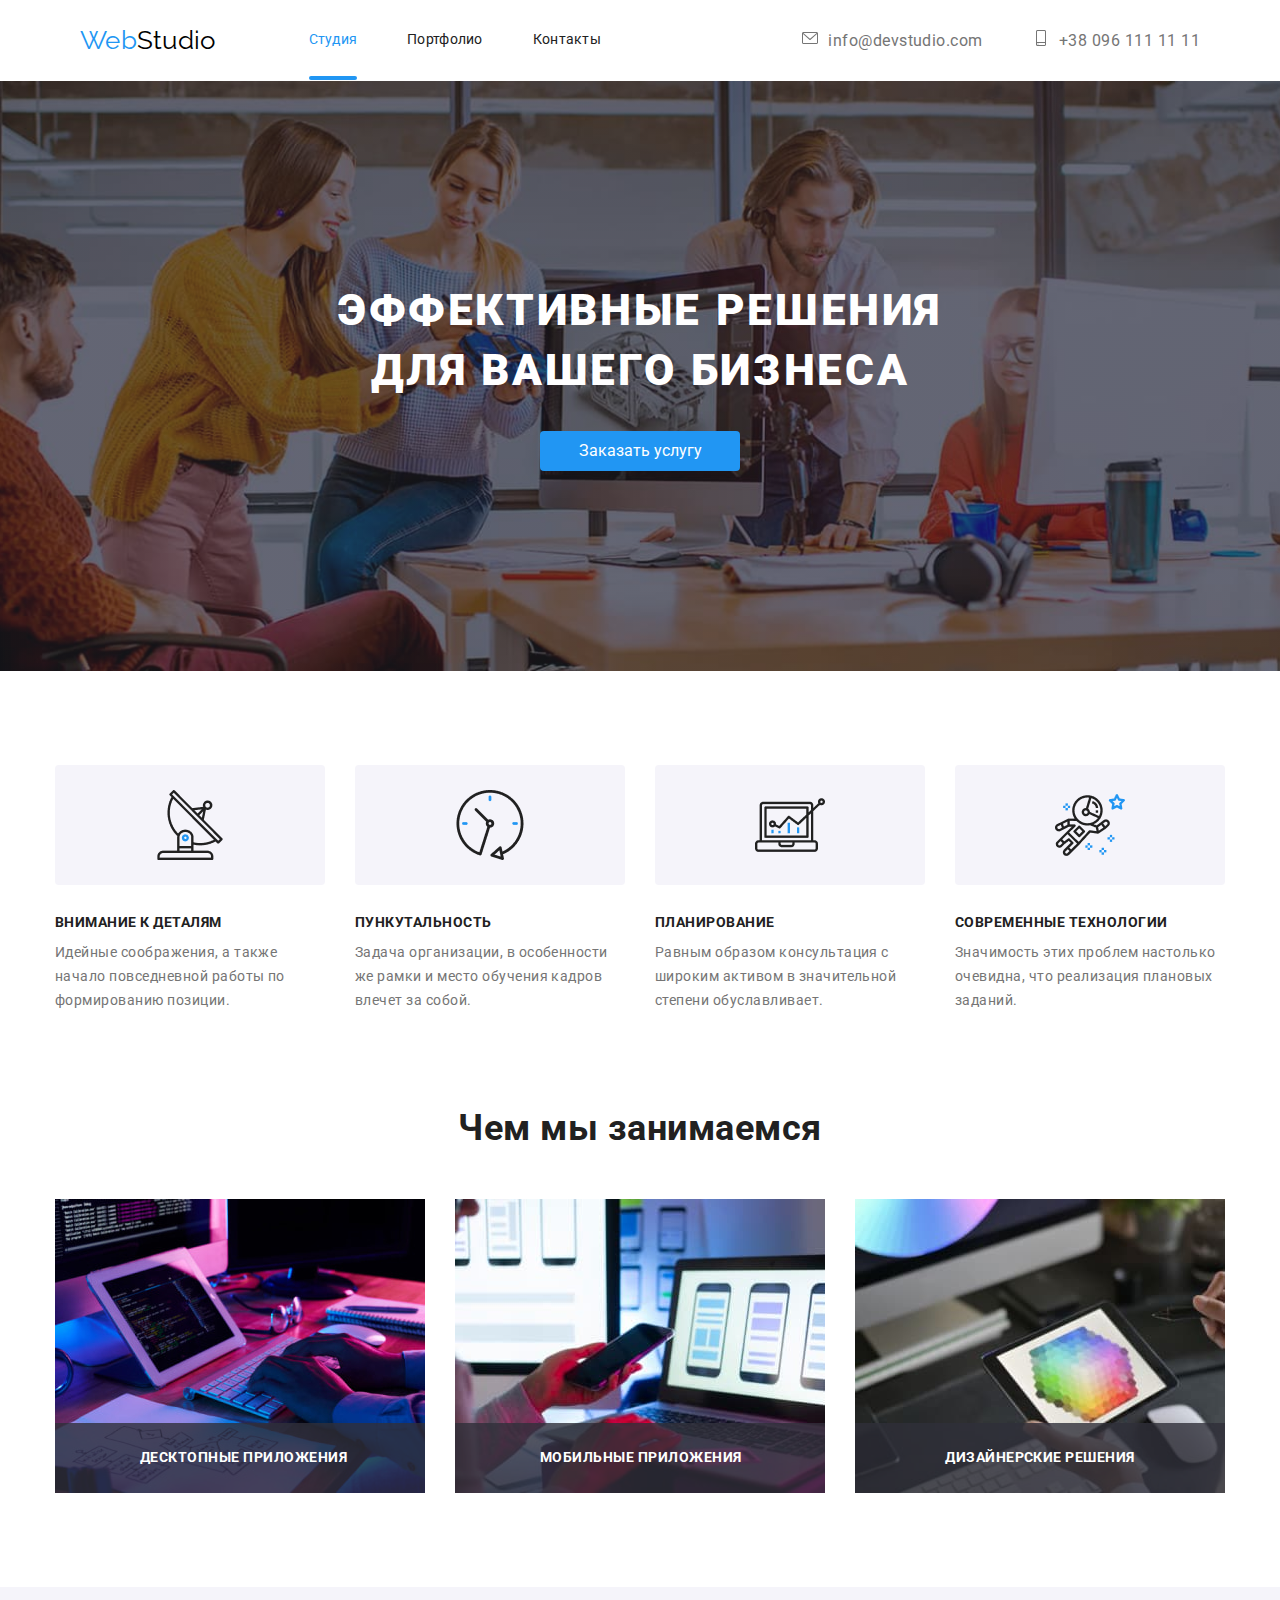
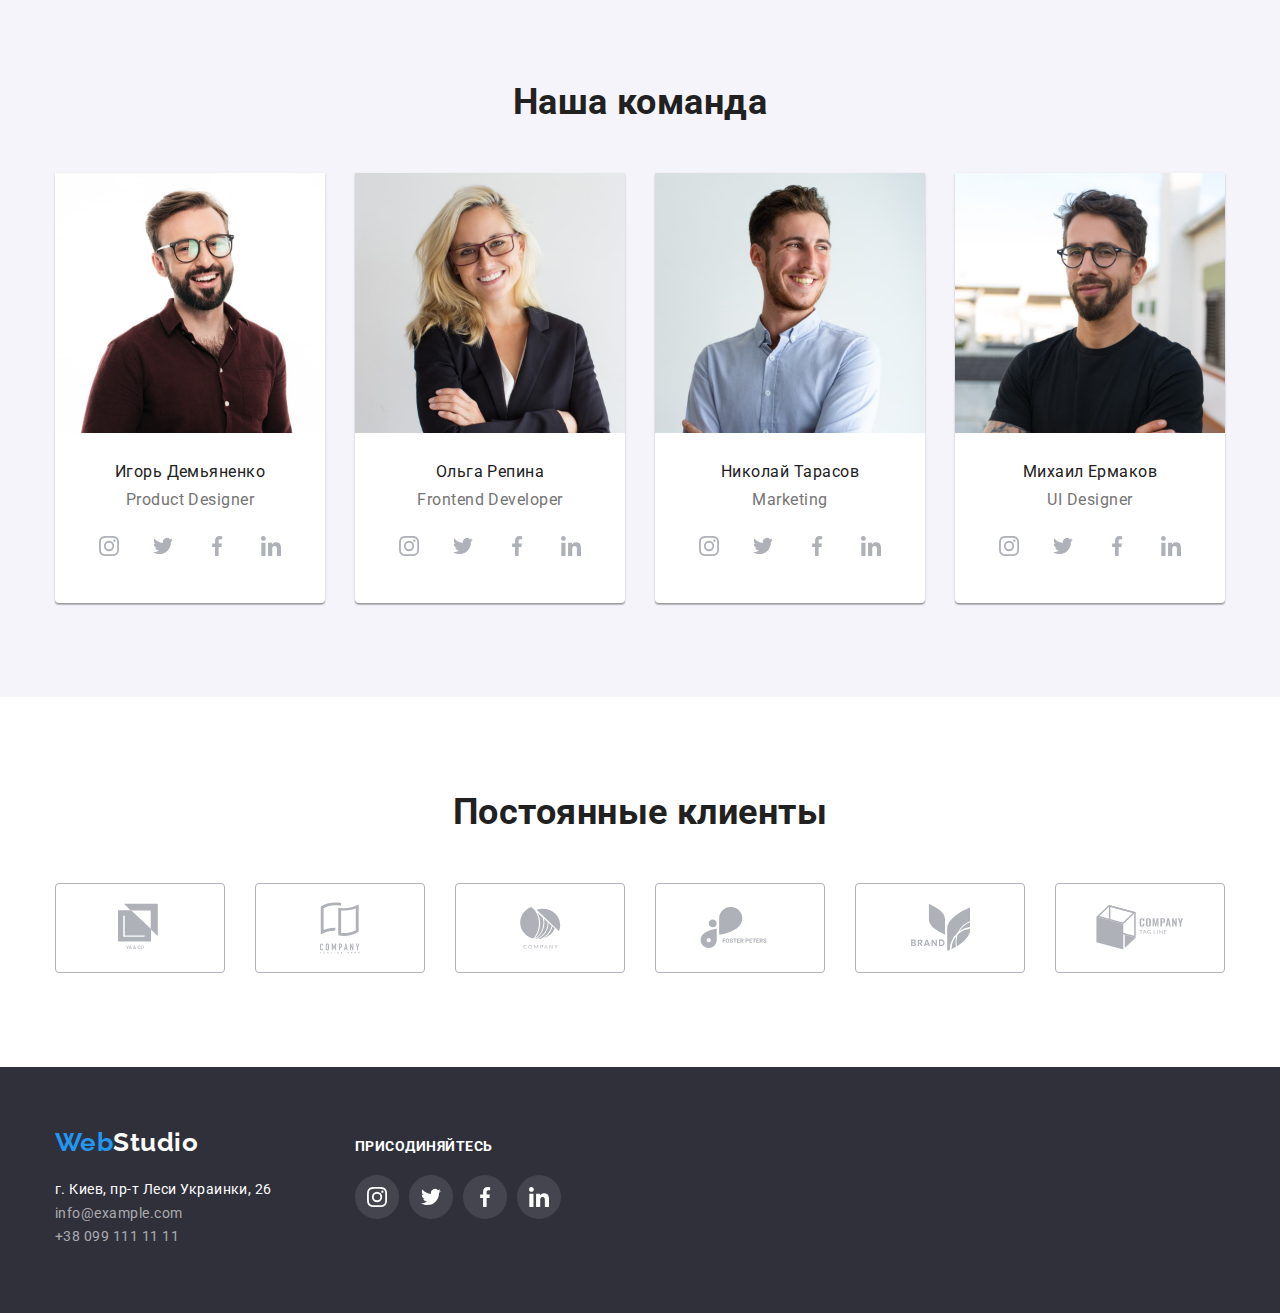
==== commit 10a27f07: "correct" ====
--- a/index.html
+++ b/index.html
@@ -12,7 +12,6 @@
     <title>Document</title>
   </head>
   <body>
-    <div class="backdrop-container">
     <header>
       <!-- главная навигация -->
       <div class="container">
@@ -57,7 +56,9 @@
         <section class="hero">
           <div class="container hero-section">
             <h1 class="hero-title">Эффективные решения для вашего бизнеса</h1>
-            <button data-modal-open class="button" type="button">Заказать услугу</button>
+            <button data-modal-open class="button" type="button">
+              Заказать услугу
+            </button>
           </div>
         </section>
         <!-- особенности компании -->
@@ -98,20 +99,8 @@
             </ul>
           </div>
         </section>
-        <div data-modal class="backdrop is-hidden" >
-          <div class="modal">
-            <!-- <button data-modal-close type="button"> -->
-              <svg  data-modal-close class="modal-close-button" >
-              <use href="./images/icons/symbol-defs.svg#icon-close-1"></use>
-            </svg>
-            
-          </div>
-          </div>
-        </div>
-        </div>
-        
         <!-- чем занимается компания -->
-        <section class="section ">
+        <section class="section">
           <div class="container">
             <h2 class="title-section">Чем мы занимаемся</h2>
             <ul class="list flexbox">
@@ -456,10 +445,13 @@
     <footer class="footer">
       <!-- футер -->
       <div class="container footer-flexbox">
-        <div>
-          <h2 class="logo title-footer"><span class="web">Web</span>Studio</h2>
+        <div class="footer-address">
+          <h2 class="title-footer"><span class="web">Web</span>Studio</h2>
           <address class="text-address" id="contacts">
-            г. Киев, пр-т Леси Украинки, 26 <br />
+            <span class="text-address-white"
+              >г. Киев, пр-т Леси Украинки, 26</span
+            >
+            <br />
             info@example.com <br />
             +38 099 111 11 11
           </address>
@@ -515,7 +507,13 @@
         </div>
       </div>
     </footer>
-
+    <div data-modal class="backdrop is-hidden">
+      <div class="modal">
+        <svg data-modal-close class="modal-close-button">
+          <use href="./images/icons/symbol-defs.svg#icon-close-1"></use>
+        </svg>
+      </div>
+    </div>
     <script src="./ js/modal.js"></script>
   </body>
 </html>
--- a/css/styles.css
+++ b/css/styles.css
@@ -7,6 +7,7 @@
   --our-team-back-color: #f5f4fa;
   --footer-back-color: #000000;
   --icon-color: #afb1b8;
+  --animation: 250ms cubic-bezier(0.4, 0, 0.2, 1);
 }
 
 body {
@@ -55,7 +56,7 @@
 
 .flexbox-header {
   display: flex;
-  /* padding: 25px; */
+  align-items: center;
   padding-left: 25px;
   padding-right: 25px;
 }
@@ -97,8 +98,8 @@
 .item {
   position: relative;
 
-  padding-top: 25px;
-  padding-bottom: 25px;
+  padding-top: 32px;
+  padding-bottom: 32px;
 }
 
 .list-flexbox > .item:not(:last-child) {
@@ -107,7 +108,7 @@
 
 .link {
   color: var(--title-text-color);
-  transition: color 250ms cubic-bezier(0.4, 0, 0.2, 1);
+  transition: color var(--animation);
 }
 
 .current::after {
@@ -134,13 +135,15 @@
   display: flex;
   align-items: center;
   color: var(--primary-text-color);
+  padding-top: 32px;
+  padding-bottom: 32px;
 
   font-style: normal;
 }
 
 .address-link {
   color: var(--primary-text-color);
-  transition: color 250ms cubic-bezier(0.4, 0, 0.2, 1);
+  transition: color var(--animation);
 }
 
 .address-link:hover,
@@ -156,7 +159,7 @@
   margin-right: 10px;
   fill: var(--primary-text-color);
 
-  transition: fill 250ms cubic-bezier(0.4, 0, 0.2, 1);
+  transition: fill var(--animation);
 }
 
 .address-link:hover .address-icon,
@@ -180,7 +183,6 @@
     url(../images/hero-background.jpg);
   background-position: center;
   background-repeat: no-repeat;
-  max-width: 1600px;
   background-size: cover;
 }
 
@@ -292,58 +294,6 @@
   margin-bottom: 0px;
 }
 
-/* модальное окно */
-
-.backdrop-container {
-  position: relative;
-}
-
-.backdrop {
-  position: absolute;
-  top: 0;
-  left: 0;
-  width: 100%;
-  height: 100%;
-
-  background-color: rgba(0, 0, 0, 0.2);
-
-  opacity: 1;
-  transition: opacity 250ms cubic-bezier(0.4, 0, 0.2, 1);
-}
-
-.backdrop.is-hidden {
-  opacity: 0;
-  pointer-events: none;
-}
-
-.backdrop.is-hidden .modal {
-  transform: translate(-50%, -50%) scale(0.7);
-}
-
-.modal {
-  position: absolute;
-  top: 50%;
-  left: 50%;
-  transform: translate(-50%, -50%) scale(1);
-  transition: transform 250ms cubic-bezier(0.4, 0, 0.2, 1);
-
-  min-height: 580px;
-  min-width: 528px;
-
-  background-color: var(--background-color);
-}
-
-.modal-close-button {
-  position: absolute;
-  right: 8px;
-  top: 8px;
-
-  width: 30px;
-  height: 30px;
-
-  cursor: pointer;
-}
-
 /* чем занимается компания */
 
 .section.no-padding {
@@ -419,13 +369,13 @@
 
   font-weight: normal;
   font-size: 16px;
-  line-height: 1.19;
+  line-height: 1.1;
   text-align: center;
 }
 
 .text-team {
   font-size: 16px;
-  line-height: 1.19;
+  line-height: 1.1;
   margin-bottom: 16px;
   text-align: center;
 }
@@ -445,11 +395,11 @@
 
 .social-link {
   display: inline-block;
-  width: 44px;
-  height: 44px;
+  /* width: 44px;
+  height: 44px; */
   border-radius: 50%;
 
-  transition: background-color 250ms cubic-bezier(0.4, 0, 0.2, 1);
+  transition: background-color var(--animation);
 }
 
 .social-link:hover,
@@ -461,7 +411,7 @@
   margin: 12px;
   fill: var(--icon-color);
 
-  transition: fill 250ms cubic-bezier(0.4, 0, 0.2, 1);
+  transition: fill var(--animation);
 }
 
 .social-link:hover .social-icon,
@@ -489,13 +439,13 @@
   border: 1px solid var(--icon-color);
   border-radius: 4px;
 
-  transition: border-color 250ms cubic-bezier(0.4, 0, 0.2, 1);
+  transition: border-color var(--animation);
 }
 
 .clients-icon {
   fill: var(--icon-color);
 
-  transition: fill 250ms cubic-bezier(0.4, 0, 0.2, 1);
+  transition: fill var(--animation);
 }
 
 .clients-link:hover,
@@ -519,11 +469,21 @@
 
 .footer-flexbox {
   display: flex;
+  align-items: baseline;
+}
+
+.footer-address {
+  width: 230px;
+  margin-right: 70px;
 }
 
 .title-footer {
-  margin-top: 60px;
+  margin-top: 0;
   margin-bottom: 20px;
+
+  font-family: Raleway, sans-serif;
+  font-size: 26px;
+  line-height: 1.19;
 
   color: var(--background-color);
 }
@@ -533,7 +493,21 @@
   color: rgba(255, 255, 255, 0.6);
 }
 
+.text-address.address-link:not(:last-child) {
+  margin-bottom: 10px;
+}
+
+/*  присойднейтесь */
+
 .join {
+  margin-right: 93px;
+}
+
+.text-address-white {
+  color: var(--background-color);
+}
+
+.text .join {
   margin-left: 70px;
   padding-top: 72px;
 }
@@ -558,7 +532,7 @@
 
   background-color: rgba(255, 255, 255, 0.1);
 
-  transition: background-color 250ms cubic-bezier(0.4, 0, 0.2, 1);
+  transition: background-color var(--animation);
 }
 
 .social-link-join:hover,
@@ -570,6 +544,56 @@
   fill: var(--background-color);
 }
 
+/* модальное окно */
+
+.backdrop {
+  position: fixed;
+  top: 0;
+  left: 0;
+  right: 0;
+  bottom: 0;
+  width: 100%;
+  height: 100%;
+
+  background-color: rgba(0, 0, 0, 0.2);
+
+  opacity: 1;
+  transition: opacity var(--animation);
+}
+
+.backdrop.is-hidden {
+  opacity: 0;
+  pointer-events: none;
+}
+
+.backdrop.is-hidden .modal {
+  transform: translate(-50%, -50%) scale(0.7);
+}
+
+.modal {
+  position: absolute;
+  top: 50%;
+  left: 50%;
+  transform: translate(-50%, -50%) scale(1);
+  transition: transform var(--animation);
+
+  min-height: 580px;
+  min-width: 528px;
+
+  background-color: var(--background-color);
+}
+
+.modal-close-button {
+  position: absolute;
+  right: 8px;
+  top: 8px;
+
+  width: 30px;
+  height: 30px;
+
+  cursor: pointer;
+}
+
 /* портфолио */
 
 .padding-portfolio {
@@ -588,7 +612,7 @@
 }
 
 .item-button {
-  transition: box-shadow 250ms cubic-bezier(0.4, 0, 0.2, 1);
+  transition: box-shadow var(--animation);
 }
 
 .item-button:hover,
@@ -611,8 +635,7 @@
   line-height: 1.63;
   text-align: center;
 
-  transition: color 250ms cubic-bezier(0.4, 0, 0.2, 1),
-    background-color 250ms cubic-bezier(0.4, 0, 0.2, 1);
+  transition: color var(--animation), background-color var(--animation);
 }
 
 .button-port:hover,
@@ -632,7 +655,7 @@
   width: calc((100% - 2 * 30px) / 3);
   border: 1px solid #eeeeee;
 
-  transition: box-shadow 250ms cubic-bezier(0.4, 0, 0.2, 1);
+  transition: box-shadow var(--animation);
 }
 
 .container-app {
@@ -652,7 +675,7 @@
 
   background-color: var(--accent-color);
   transform: translateY(100%);
-  transition: transform 250ms cubic-bezier(0.4, 0, 0.2, 1);
+  transition: transform var(--animation);
 }
 
 .text-app-hover {
@@ -660,7 +683,7 @@
   top: 50%;
   left: 50%;
   transform: translate(-50%, -50%);
-  transition: transform 250ms cubic-bezier(0.4, 0, 0.2, 1);
+  transition: transform var(--animation);
 
   font-size: 18px;
   line-height: 1.56;
